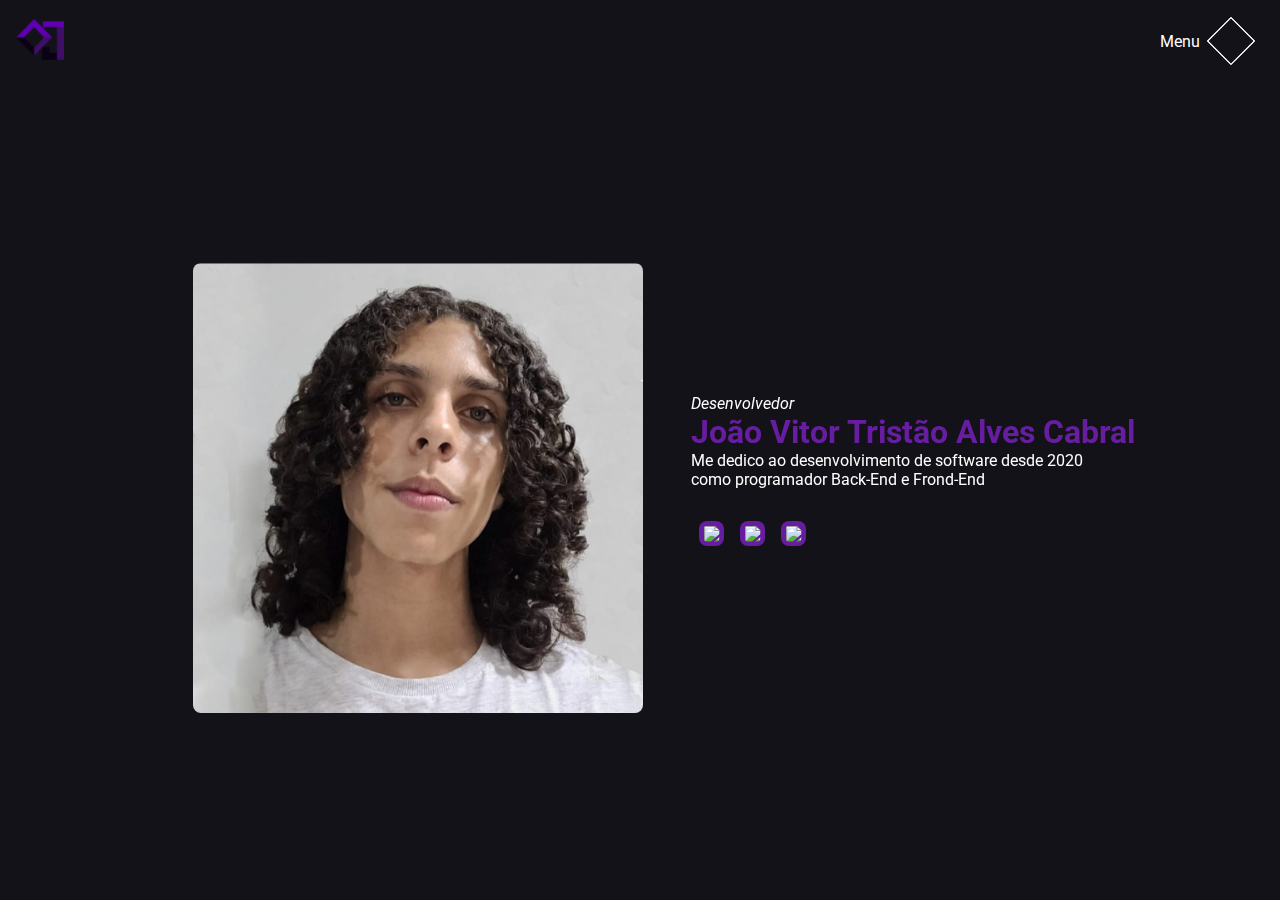
==== index.html @ 9457a23f "styling and pallet color" ====
<!DOCTYPE html>
<html lang="en">
<head>
    <link rel="stylesheet" href="css/Master.css">
    <link rel="stylesheet" href="css/Home.css">
    <meta charset="UTF-8">
    <meta http-equiv="X-UA-Compatible" content="IE=edge">
    <meta name="viewport" content="width=device-width, initial-scale=1.0">
    <title>Document</title>
</head>
<body>
    <header>
        <a href="/"><img class="logo" src="./img/JVtristaoAC.png" alt="JVtristaoAC"/></a>
        <a href="./menu.html" class="element-style">
            <span class="label-header">Menu</span>
            <div class="icon"></div>
            <div class="icon-inner"></div>
        </a>
    </header>
   <div class="parallax-wrapper">
    <div class="parallax-group intro-screen" id="intro">
        <img class="me" src="./img/me.jpeg"/>
        <div class="informations">
            <label>
            <cite>Desenvolvedor</cite>
            <h1>João Vitor Tristão Alves Cabral</h1>
            <p> Me dedico ao desenvolvimento de software desde 2020 <br>
                como programador Back-End e Frond-End</p>
            </label>

            <div class="social-icons">
                <a href="https://github.com/JVtristaoAC">
                     <img class="social-icon" src="https://cdn-icons-png.flaticon.com/512/25/25231.png"/>
                </a>

                <a href="https://www.linkedin.com/in/jvtristaoac/">
                    <img class="social-icon" src="https://cdn.jsdelivr.net/gh/devicons/devicon/icons/linkedin/linkedin-plain.svg" />
                </a>

                <a href="https://www.instagram.com/jvtristaoac/">
                <img class="social-icon" src="https://cdn-icons-png.flaticon.com/512/87/87390.png" />
                </a>

            </div>
        </div>
        
    </div>
        <div class="parallax-group" id="group-1">

            <div class="parallax-layer base-layer">
                <div id="parallax-background-pattern">
                    
                </div>
            </div>

            <div class="parallax-layer mid-layer">
            </div>

            <div class="parallax-layer top-layer">
            </div>

        </div>

        <div class="parallax-group" id="group-2">

            <div class="parallax-layer mid-layer">
                Mid G2
            </div>

            <div class="parallax-layer top-layer">
                Top G2
            </div>

        </div>

        <footer class="parallax-group outro-screen" id="outro">
            End
        </footer>

   </div>
</body>
</html>
---- css/Master.css ----
@import url('https://fonts.googleapis.com/css2?family=Roboto:wght@400;700&display=swap');

@keyframes transitionIn {
    from{
        opacity: 0;
        transform: translate(10deg, 10deg)
    }
    to{
        opacity: 1;
        transform: translate(0, 0);
    }
}

* {
    margin: 0px;
    padding: 0px;
}


body {
    background-color: #131219;
    animation: transitionIn 2s;
    font-family: 'Roboto', sans-serif;
    color: #fff;
    overflow: hidden;
    width: 100vw;
}

header 
{
    display: flex;
    flex-direction: row;
    justify-content: space-between;
    align-items: center;
}

.logo {
    width: 3rem;
    margin-left: 1rem;
    transition: 800ms;
}

.logo:hover {
    transform: scale(1.2, 1.2);
}

.element-style {
    padding: 2rem;
    font-size: 1rem;
    text-decoration: none;
    background-color: transparent;
    border-color: transparent;
}

.icon{
    transform: rotate(45deg);
    opacity: 1;

    position: absolute;
    transition: 1s;
    top: 1.5rem;
    right: 2rem;
    width: 2rem;
    height: 2rem;
    border: 0.1rem solid #fff;
}

.element-style:hover .icon {
 transform: rotate(45deg) scale(1.5, 1.5);
 opacity: 0.2;
}

.icon-inner{
    transform: rotate(45deg);
    background-color: transparent;

    position: absolute;
    transition: 1s;
    top: 1.5rem;
    right: 2rem;
    width: 2rem;
    height: 2rem;
    border: 0.1rem solid #fff;
}

.element-style:hover .icon-inner {
    transform: rotate(45deg) scale(0.15, 0.15);
    opacity: 1;
    background-color: #fff;
}

.label-header{
    opacity: 1;
    margin-right: 3rem;
    transform: translate(0%, 0rem);
    display: inline-block;
    transition: 1s;
    color: #fff;
}

.element-style:hover .label-header{
    opacity: 0.2;
    transform: translate(-50%, 0rem);
}
---- css/Home.css ----
#parallax-background-pattern {
    height: 100vh;
    width: 100vw;

    background-image: radial-gradient(
        rgba(30, 30, 30, 0.5) 9%,
        transparent 9%
    );

    background-position: 0% 0%;
    background-size: 3rem 3rem;
    position: absolute;
    left: 0px;
    top: 0px;
    z-index: 1;

    transition: opacity 800ms ease,
        background-size 800ms ease;
}


.parallax-wrapper 
{
    height: 90vh;
    overflow-x: hidden;
    overflow-y: scroll;
    scroll-snap-type: y proximity;
    stroke-linecap: butt;
    perspective: 300px;
}

.parallax-wrapper .intro-screen 
{
    background-color: #131219;
    scroll-snap-align: start;
    height: 90vh;
    display: flex;
    justify-content: center;
    align-items:center;
}

.parallax-wrapper .outro-screen
{
    scroll-snap-align: start;
    height: 20vh;
    background-color: #671da0;
    display: flex;
    justify-content: center;
    align-items:center;
}

.parallax-wrapper .parallax-group 
{
    scroll-snap-align: start;
    position: relative;
    height: 90vh;
    transform-style: preserve-3d;
}

.parallax-group .parallax-layer
{
    position: absolute;
    inset: 0;
    display: flex;
    justify-content: center;
    align-items:center;
}

.parallax-group .base-layer
{
    /* 1 = ((Z transform value * -1) /perspective */
    transform: translateZ(-300px) scale(2);
}

.parallax-group .mid-layer
{
    /* 1 = ((Z transform value * -1) /perspective */
    transform: translateZ(0);
}

.parallax-group .top-layer
{
    /* 1 = ((Z transform value * -1) /perspective */
    transform: translateZ(200px) scale(0.3);
}

#intro 
{
 z-index: 0;
}

#group-1 
{
    z-index: -1;
}

#group-1 > .base-layer
{
    background-color: #671da0;
    justify-content: flex-start;
}

#group-1 > .mid-layer
{
    justify-content: flex-end;

}

#group-1 > .top-layer
{
    justify-content: flex-start;
    margin-left: 1rem;
    font-size: 2rem;
    color: #131219;
}

#group-2 > .mid-layer 
{
   background-color: #131219;
}

.intro-screen img 
{
    border-radius: 0.5rem;
    height: 50vh;
    margin-left: 3rem;
    transform: translate(0rem, 0%);
    transition: 800ms;
}

.intro-screen img:hover 
{
    transform: translate(0rem, -5%);
}

label 
{
    width: 40vw;
    height: 50vh;
    text-align: start;
}

label h1
{
    color: #671da0;
}

.informations
{
    margin-left: 3rem;
}

.social-icons
{
    display: flex;
}

.social-icons .social-icon{
    background-color: #671da0;
    border-radius: 0.5rem;
    height: 5vh;
    padding: 0.5vh;
    margin: 2rem 0.5rem;
    transform: translate(0rem, 0%);
    transition: 500ms;
}

.social-icon:hover
{
    transform: translate(0rem, -200%);
    opacity: 0.5;
}

.work-items
{
    display: flex;
}

.work-items
{

}

.work-item
{
    background-color: #131219;
    height: 50vh;
    width: 20vw;
    margin: 1rem;
    border-radius: 0.5rem;
}

.work-item img
{
    border-radius: 0.5rem;
    width: 20vw;
}
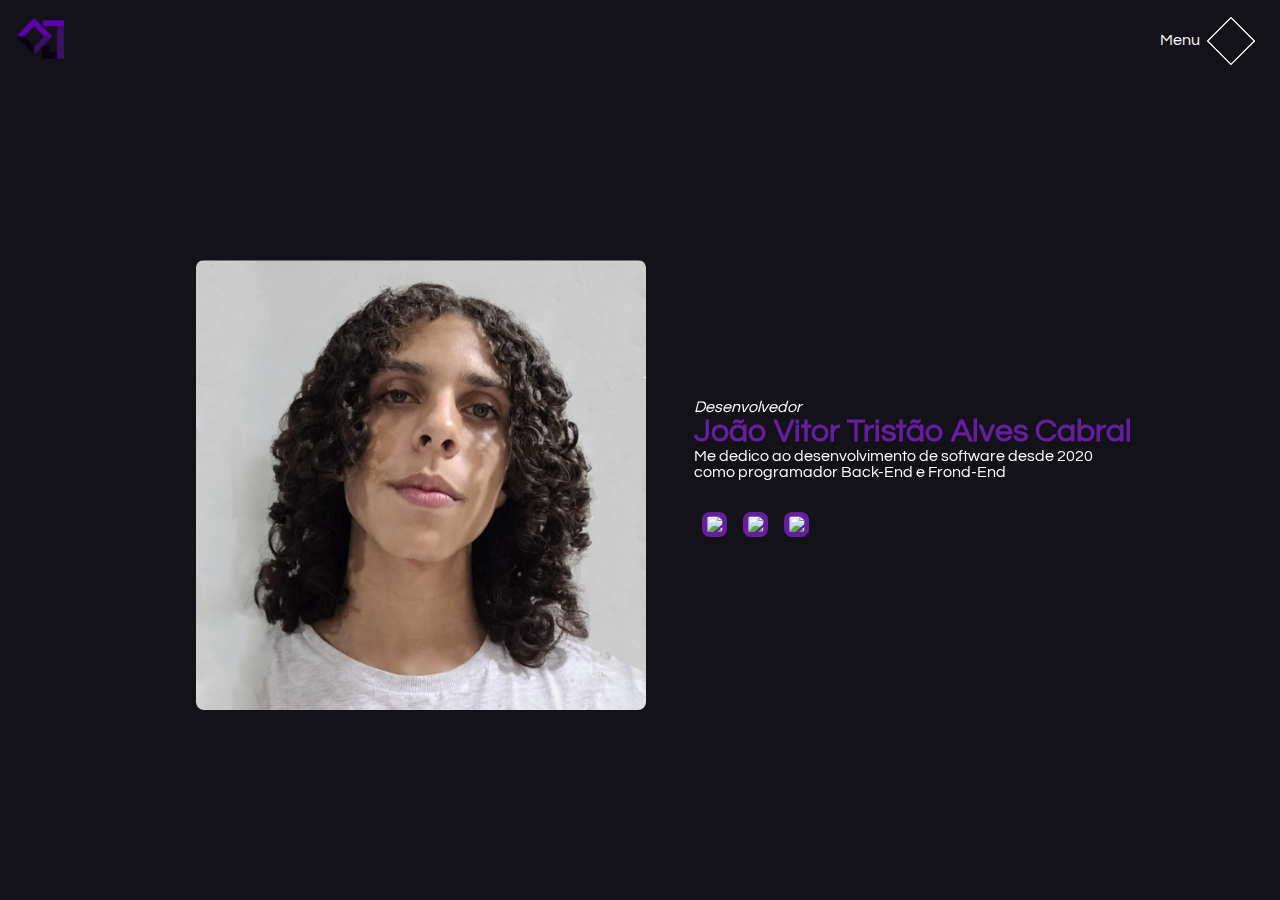
==== commit 15edeece: "group 2" ====
--- a/index.html
+++ b/index.html
@@ -6,7 +6,7 @@
     <meta charset="UTF-8">
     <meta http-equiv="X-UA-Compatible" content="IE=edge">
     <meta name="viewport" content="width=device-width, initial-scale=1.0">
-    <title>Document</title>
+    <title>Home</title>
 </head>
 <body>
     <header>
@@ -48,27 +48,38 @@
         <div class="parallax-group" id="group-1">
 
             <div class="parallax-layer base-layer">
+                <h1>Com o que trabalho?</h1>
                 <div id="parallax-background-pattern">
-                    
                 </div>
             </div>
 
             <div class="parallax-layer mid-layer">
+                <div class="language">
+                    <div class="text-card">
+                        <p> 
+                        Atualmente eu tenho experiência com linguagens como, c#, php, javascript, python,
+                        dart, java, css e html.
+                        <br> <br>
+                        Além disso tenho prática com os Frameworks React.js, .Net e Flutter
+                        </p>
+                    </div>
+                    <img src="https://skillicons.dev/icons?i=cs,html,css,js,php,python,java,dart&perline=2"/>
+                </div>
             </div>
+        </div>
 
-            <div class="parallax-layer top-layer">
-            </div>
-
-        </div>
+        
 
         <div class="parallax-group" id="group-2">
 
             <div class="parallax-layer mid-layer">
-                Mid G2
+                <h1>Minha formação</h1>
             </div>
 
             <div class="parallax-layer top-layer">
-                Top G2
+                <div class="text-card">
+                 exemplos de formação
+                </div>
             </div>
 
         </div>
--- a/css/Master.css
+++ b/css/Master.css
@@ -1,4 +1,4 @@
-@import url('https://fonts.googleapis.com/css2?family=Roboto:wght@400;700&display=swap');
+@import url('https://fonts.googleapis.com/css2?family=Questrial&display=swap');
 
 @keyframes transitionIn {
     from{
@@ -20,7 +20,7 @@
 body {
     background-color: #131219;
     animation: transitionIn 2s;
-    font-family: 'Roboto', sans-serif;
+    font-family: 'Questrial', sans-serif;
     color: #fff;
     overflow: hidden;
     width: 100vw;
--- a/css/Home.css
+++ b/css/Home.css
@@ -1,5 +1,6 @@
+
 #parallax-background-pattern {
-    height: 100vh;
+    height: 90vh;
     width: 100vw;
 
     background-image: radial-gradient(
@@ -18,9 +19,7 @@
         background-size 800ms ease;
 }
 
-
-.parallax-wrapper 
-{
+.parallax-wrapper {
     height: 90vh;
     overflow-x: hidden;
     overflow-y: scroll;
@@ -29,8 +28,7 @@
     perspective: 300px;
 }
 
-.parallax-wrapper .intro-screen 
-{
+.intro-screen {
     background-color: #131219;
     scroll-snap-align: start;
     height: 90vh;
@@ -39,8 +37,7 @@
     align-items:center;
 }
 
-.parallax-wrapper .outro-screen
-{
+.outro-screen{
     scroll-snap-align: start;
     height: 20vh;
     background-color: #671da0;
@@ -49,78 +46,39 @@
     align-items:center;
 }
 
-.parallax-wrapper .parallax-group 
-{
+.parallax-group{
     scroll-snap-align: start;
     position: relative;
     height: 90vh;
     transform-style: preserve-3d;
 }
 
-.parallax-group .parallax-layer
-{
+.parallax-layer{
     position: absolute;
     inset: 0;
-    display: flex;
-    justify-content: center;
-    align-items:center;
-}
-
-.parallax-group .base-layer
-{
-    /* 1 = ((Z transform value * -1) /perspective */
-    transform: translateZ(-300px) scale(2);
-}
-
-.parallax-group .mid-layer
-{
-    /* 1 = ((Z transform value * -1) /perspective */
+    padding: 5rem;
+}
+
+.base-layer{
+    /* 1 - ((Z transform value * -1) /perspective */
+    transform: translateZ(-300px) scale(2.1);
+}
+
+.mid-layer{
+    /* 1 - ((Z transform value * -1) /perspective */
     transform: translateZ(0);
 }
 
-.parallax-group .top-layer
-{
-    /* 1 = ((Z transform value * -1) /perspective */
-    transform: translateZ(200px) scale(0.3);
-}
-
-#intro 
-{
+.top-layer{
+    /* 1 - ((Z transform value * -1) /perspective */
+    transform: translateZ(100px) scale(0.67);
+}
+
+#intro {
  z-index: 0;
 }
 
-#group-1 
-{
-    z-index: -1;
-}
-
-#group-1 > .base-layer
-{
-    background-color: #671da0;
-    justify-content: flex-start;
-}
-
-#group-1 > .mid-layer
-{
-    justify-content: flex-end;
-
-}
-
-#group-1 > .top-layer
-{
-    justify-content: flex-start;
-    margin-left: 1rem;
-    font-size: 2rem;
-    color: #131219;
-}
-
-#group-2 > .mid-layer 
-{
-   background-color: #131219;
-}
-
-.intro-screen img 
-{
+.intro-screen img{
     border-radius: 0.5rem;
     height: 50vh;
     margin-left: 3rem;
@@ -128,9 +86,32 @@
     transition: 800ms;
 }
 
-.intro-screen img:hover 
-{
+.intro-screen img:hover{
     transform: translate(0rem, -5%);
+}
+
+#group-1 
+{
+    z-index: -1;
+}
+
+#group-1 > .base-layer
+{
+    background-color: #671da0;
+    justify-content: flex-start;
+}
+
+#group-2 > .top-layer
+{
+    display: flex;
+    justify-content: end;
+}
+
+#group-2 > .mid-layer 
+{
+    display: flex;
+    justify-content: start;
+    background-color: #131219;
 }
 
 label 
@@ -167,18 +148,8 @@
 
 .social-icon:hover
 {
-    transform: translate(0rem, -200%);
+    transform: translate(0rem, -20%);
     opacity: 0.5;
-}
-
-.work-items
-{
-    display: flex;
-}
-
-.work-items
-{
-
 }
 
 .work-item
@@ -195,3 +166,37 @@
     border-radius: 0.5rem;
     width: 20vw;
 }
+
+.language 
+{
+    margin-top: 3rem;
+    display: flex;
+    justify-content: space-around;
+    align-items: center;
+}
+
+.language img
+{
+    width: 15vw;
+}
+
+
+.text-card
+{
+    border-radius: 10px;
+    font-size: large;
+    text-align: start;
+    padding: 3rem;
+}
+
+#group-1 .text-card
+{
+    background-color: #131219;
+    width: 30vw;
+}
+#group-2 .text-card
+{
+    margin-top: 3rem;
+    width: 100%;
+    background-color: #671da0;
+}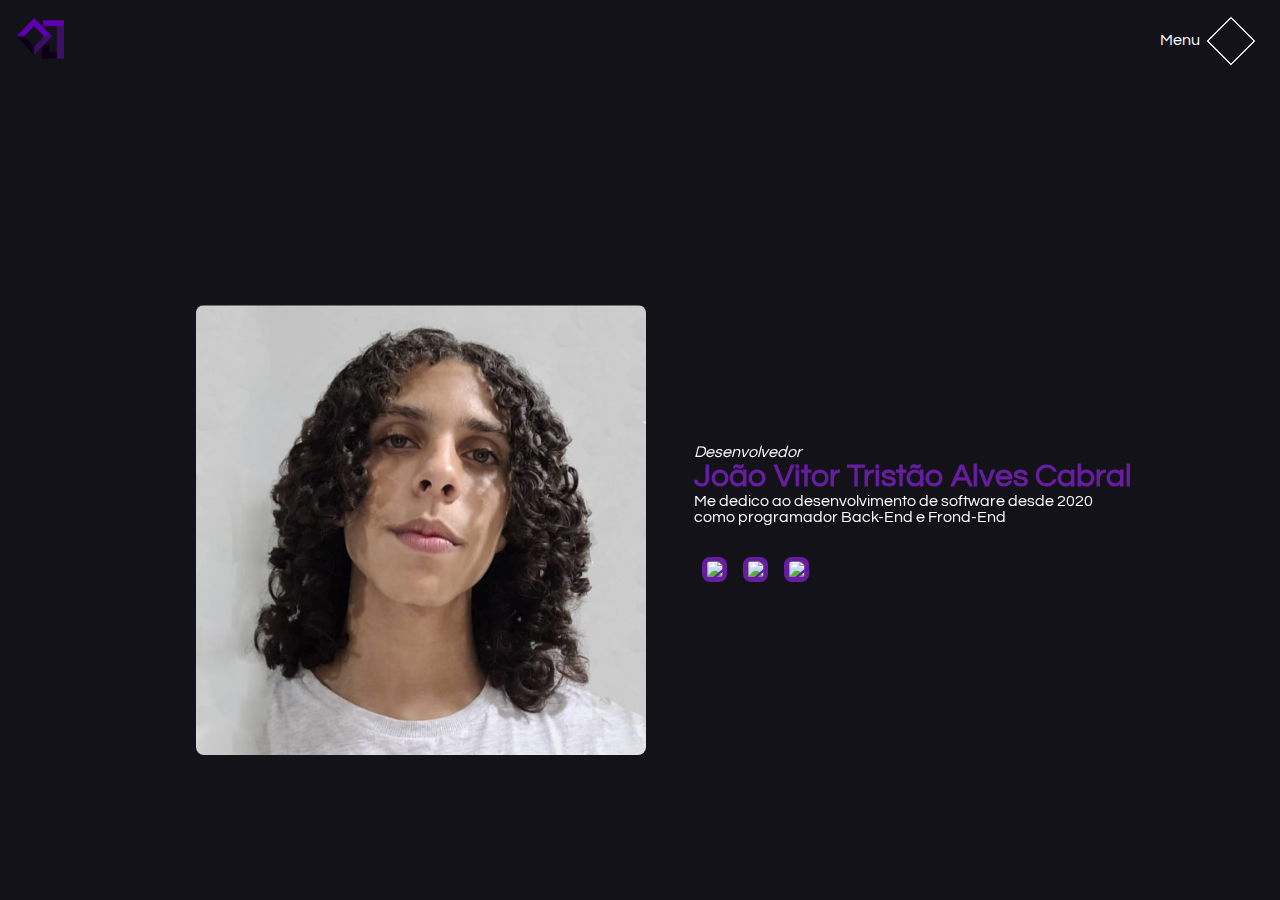
==== commit c45585b8: "about me, fatec" ====
--- a/index.html
+++ b/index.html
@@ -10,8 +10,8 @@
 </head>
 <body>
     <header>
-        <a href="/"><img class="logo" src="./img/JVtristaoAC.png" alt="JVtristaoAC"/></a>
-        <a href="./menu.html" class="element-style">
+        <a href="/"><img class="logo" src="./img/icons/JVtristaoAC.png" alt="JVtristaoAC"/></a>
+        <a href="./pages/menu.html" class="element-style">
             <span class="label-header">Menu</span>
             <div class="icon"></div>
             <div class="icon-inner"></div>
@@ -78,14 +78,46 @@
 
             <div class="parallax-layer top-layer">
                 <div class="text-card">
-                 exemplos de formação
+                    Minha formação acadêmica é um pilar fundamental na minha trajetória de desenvolvimento pessoal e profissional.
+                    <br><br>
+                    Tive a oportunidade de ingressar na Etec de Jahu no ensino técnico integrado ao médio de análise e desenvolvimento de sistemas, onde pude adquirir conhecimentos valiosos e desenvolver habilidades essenciais para minha área de interesse, tanto em soft quanto em hard skills.
+                    <br><br>
+                    Atualmente estou cursando o ensino superior de Sistemas para Internet na Fatec de Jahu, além de ter e estar fazendo cursos especializados para conteúdos específicos, caso tenha interesse em ver meus diplomas <a href="https://www.linkedin.com/in/jvtristaoac/">clique aqui</a>
                 </div>
             </div>
 
         </div>
 
         <footer class="parallax-group outro-screen" id="outro">
-            End
+           <h1>Vamos trabalhar juntos!</h1>
+           <div class="contacts">
+                <div class="contact">
+                    <a href="mailto:jvtristaoac@gmail.com">
+                        <img src="./img/icons/Email-icon.png"> 
+                        <label class="text-contact">jvtristaoac@gmail.com</label>
+                    </a> 
+                </div>
+                <div class="contact">
+                    <a href="tel:+5514997798012"> 
+                        <img src="./img/icons/Phone-icon.png"> 
+                        <label class="text-contact">+5514997798012</label>
+                    </a>
+                </div>
+                <div class="social-icons">
+                    <a href="https://github.com/JVtristaoAC">
+                         <img class="social-icon" src="https://cdn-icons-png.flaticon.com/512/25/25231.png"/>
+                    </a>
+    
+                    <a href="https://www.linkedin.com/in/jvtristaoac/">
+                        <img class="social-icon" src="https://cdn.jsdelivr.net/gh/devicons/devicon/icons/linkedin/linkedin-plain.svg" />
+                    </a>
+    
+                    <a href="https://www.instagram.com/jvtristaoac/">
+                    <img class="social-icon" src="https://cdn-icons-png.flaticon.com/512/87/87390.png" />
+                    </a>
+    
+                </div>
+           </div>
         </footer>
 
    </div>
--- a/css/Master.css
+++ b/css/Master.css
@@ -18,11 +18,11 @@
 
 
 body {
+    overflow: hidden;
     background-color: #131219;
     animation: transitionIn 2s;
     font-family: 'Questrial', sans-serif;
     color: #fff;
-    overflow: hidden;
     width: 100vw;
 }
 
--- a/css/Home.css
+++ b/css/Home.css
@@ -1,4 +1,3 @@
-
 #parallax-background-pattern {
     height: 90vh;
     width: 100vw;
@@ -31,25 +30,23 @@
 .intro-screen {
     background-color: #131219;
     scroll-snap-align: start;
-    height: 90vh;
+    height: 100vh;
     display: flex;
     justify-content: center;
     align-items:center;
 }
 
 .outro-screen{
+    padding: 5rem;
     scroll-snap-align: start;
     height: 20vh;
     background-color: #671da0;
-    display: flex;
-    justify-content: center;
-    align-items:center;
+    display: block;
 }
 
 .parallax-group{
     scroll-snap-align: start;
     position: relative;
-    height: 90vh;
     transform-style: preserve-3d;
 }
 
@@ -90,49 +87,40 @@
     transform: translate(0rem, -5%);
 }
 
-#group-1 
-{
+#group-1 {
+    height: 100vh;
     z-index: -1;
 }
 
-#group-1 > .base-layer
-{
+#group-1 > .base-layer{
     background-color: #671da0;
     justify-content: flex-start;
 }
 
-#group-2 > .top-layer
-{
+#group-2 {
+    height: 100vh;
+}
+
+#group-2 > .top-layer{
     display: flex;
     justify-content: end;
 }
 
-#group-2 > .mid-layer 
-{
+#group-2 > .mid-layer {
     display: flex;
     justify-content: start;
     background-color: #131219;
 }
 
-label 
-{
-    width: 40vw;
-    height: 50vh;
-    text-align: start;
-}
-
-label h1
-{
+label h1{
     color: #671da0;
 }
 
-.informations
-{
+.informations{
     margin-left: 3rem;
 }
 
-.social-icons
-{
+.social-icons{
     display: flex;
 }
 
@@ -146,14 +134,12 @@
     transition: 500ms;
 }
 
-.social-icon:hover
-{
+.social-icon:hover{
     transform: translate(0rem, -20%);
     opacity: 0.5;
 }
 
-.work-item
-{
+.work-item{
     background-color: #131219;
     height: 50vh;
     width: 20vw;
@@ -161,42 +147,86 @@
     border-radius: 0.5rem;
 }
 
-.work-item img
-{
+.work-item img{
     border-radius: 0.5rem;
     width: 20vw;
 }
 
-.language 
-{
+.language {
     margin-top: 3rem;
     display: flex;
     justify-content: space-around;
     align-items: center;
 }
 
-.language img
-{
+.language img{
     width: 15vw;
 }
 
-
-.text-card
-{
+.text-card{
     border-radius: 10px;
-    font-size: large;
     text-align: start;
     padding: 3rem;
 }
 
-#group-1 .text-card
-{
+#group-1 .text-card{
+    font-size: large;
     background-color: #131219;
     width: 30vw;
 }
-#group-2 .text-card
-{
+
+#group-2 .text-card{
+    font-size: x-large;
     margin-top: 3rem;
     width: 100%;
     background-color: #671da0;
+}
+
+#group-2 .text-card a{
+    color: white;
+}
+
+#outro h1 {
+     font-size: 3rem;
+}
+
+.contacts {
+    display: flex;
+}
+
+.contact {
+    padding: 1.5rem;
+    background-color: #131219;
+    margin: 1rem;
+    border-radius: 50px;
+    width: 50%;
+}
+
+.contacts img {
+    border-radius: 0.5rem;
+    height: 3rem;
+    transform: translate(0rem, 0%);
+    transition: 800ms;
+}
+
+.contacts img:hover {
+    transform: translate(0rem, -5%);
+}
+
+#outro a {
+    color: white;
+    text-decoration: none;
+}
+
+.text-contact {
+   transition: 400ms;
+   cursor: pointer;
+   margin-top: 3rem;
+   margin-left: 1rem;
+   font-size: larger;
+   vertical-align: 1rem;
+}
+
+.text-contact:hover {
+    opacity: 0.5;
 }